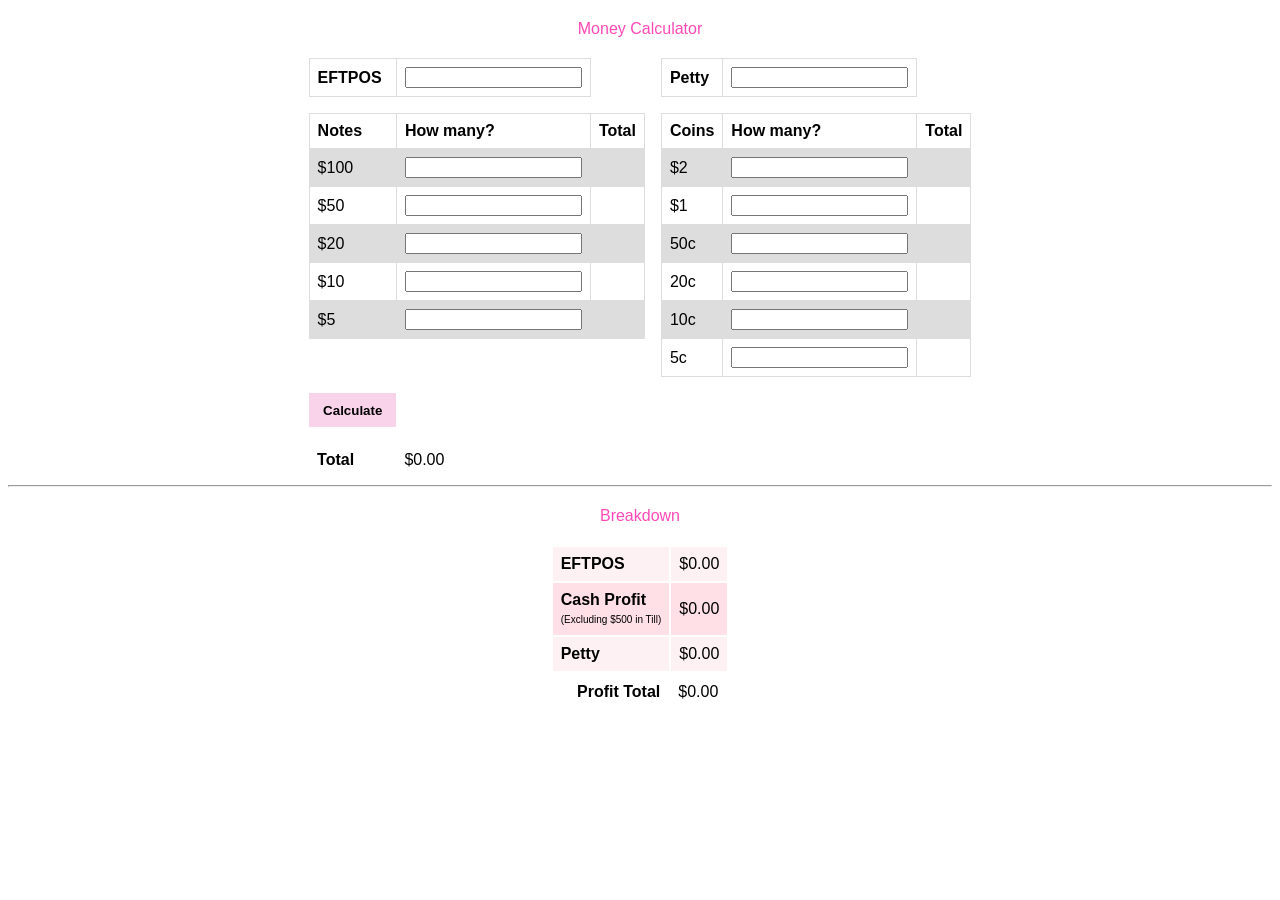
==== index.html @ 2c20592a "style: :lipstick: Added divider + new colours to breakdown table" ====
<!DOCTYPE html>
<html lang="en">
  <head>
    <meta charset="UTF-8" />
    <meta http-equiv="X-UA-Compatible" content="IE=edge" />
    <meta name="viewport" content="width=device-width, initial-scale=1.0" />
    <title>Money Calculator</title>
    <style>
      .totalsTable tr:nth-child(even) {
        background-color: rgb(255, 224, 230);
      }
      .totalsTable tr:nth-child(odd) {
        background-color: rgb(253, 241, 243);
      }
      .totalsTable tr td {
        border: 2px solid white;
      }
      table {
        font-family: arial, sans-serif;
        border-collapse: collapse;
        margin-left: auto;
        margin-right: auto;
      }
      td,
      th {
        border: 1px solid #dddddd;
        text-align: left;
        padding: 8px;
      }
      tr:nth-child(even) {
        background-color: #dddddd;
      }
      .title {
        font-family: arial, sans-serif;
        margin-left: auto;
        margin-right: auto;
        margin-bottom: 20px;
        margin-top: 20px;
        text-align: center;
        color: rgb(254, 74, 182);
      }
      button {
        border: 0px;
        background-color: inherit;
      }
      button:hover {
        cursor: pointer;
      }
    </style>
  </head>
  <body>
    <div class="title">Money Calculator</div>
    <table>
      <tr>
        <td><strong>EFTPOS</strong></td>
        <td>
          <input type="number" id="eftpos" />
        </td>
        <td style="border: 0ch; background-color: white"></td>
        <td style="border: 0ch; background-color: white"></td>
        <td><strong>Petty</strong></td>
        <td>
          <input type="number" id="petty" />
        </td>
      </tr>
      <tr>
        <td style="border: 0ch; background-color: white"></td>
      </tr>
      <tr>
        <th>Notes</th>
        <th>How many?</th>
        <th>Total</th>
        <th
          style="border-bottom: 0ch; border-top: 0ch; background-color: white"
        ></th>
        <th>Coins</th>
        <th>How many?</th>
        <th>Total</th>
      </tr>
      <tr>
        <td>$100</td>
        <td>
          <input
            type="number"
            id="hundreds"
            onkeyup="individualTotal('hundreds','indHundreds', 100)"
            onkeypress="preventNonNumericalInput(event)"
          />
        </td>
        <td id="indHundreds"></td>
        <td
          style="border-bottom: 0ch; border-top: 0ch; background-color: white"
        ></td>
        <td>$2</td>
        <td>
          <input
            type="number"
            id="twos"
            onkeyup="individualTotal('twos','indTwos', 2)"
            onkeypress="preventNonNumericalInput(event)"
          />
        </td>
        <td id="indTwos"></td>
      </tr>
      <tr>
        <td>$50</td>
        <td>
          <input
            type="number"
            id="fifties"
            onkeyup="individualTotal('fifties','indFifties', 50)"
            onkeypress="preventNonNumericalInput(event)"
          />
        </td>
        <td id="indFifties"></td>
        <td
          style="border-bottom: 0ch; border-top: 0ch; background-color: white"
        ></td>
        <td>$1</td>
        <td>
          <input
            type="number"
            id="ones"
            onkeyup="individualTotal('ones','indOnes', 1)"
            onkeypress="preventNonNumericalInput(event)"
          />
        </td>
        <td id="indOnes"></td>
      </tr>
      <tr>
        <td>$20</td>
        <td>
          <input
            type="number"
            id="twenties"
            onkeyup="individualTotal('twenties','indTwenties', 20)"
            onkeypress="preventNonNumericalInput(event)"
          />
        </td>
        <td id="indTwenties"></td>
        <td
          style="border-bottom: 0ch; border-top: 0ch; background-color: white"
        ></td>
        <td>50c</td>
        <td>
          <input
            type="number"
            id="fiftyCents"
            onkeyup="individualTotal('fiftyCents','indFiftyCents', 0.5)"
            onkeypress="preventNonNumericalInput(event)"
          />
        </td>
        <td id="indFiftyCents"></td>
      </tr>
      <tr>
        <td>$10</td>
        <td>
          <input
            type="number"
            id="tens"
            onkeyup="individualTotal('tens','indTens', 10)"
            onkeypress="preventNonNumericalInput(event)"
          />
        </td>
        <td id="indTens"></td>
        <td
          style="border-bottom: 0ch; border-top: 0ch; background-color: white"
        ></td>
        <td>20c</td>
        <td>
          <input
            type="number"
            id="twentyCents"
            onkeyup="individualTotal('twentyCents','indTwentyCents', 0.2)"
            onkeypress="preventNonNumericalInput(event)"
          />
        </td>
        <td id="indTwentyCents"></td>
      </tr>
      <tr>
        <td>$5</td>
        <td>
          <input
            type="number"
            id="fives"
            onkeyup="individualTotal('fives','indFives', 5)"
            onkeypress="preventNonNumericalInput(event)"
          />
        </td>
        <td id="indFives"></td>
        <td
          style="border-bottom: 0ch; border-top: 0ch; background-color: white"
        ></td>
        <td>10c</td>
        <td>
          <input
            type="number"
            id="tenCents"
            onkeyup="individualTotal('tenCents','indTenCents', 0.1)"
            onkeypress="preventNonNumericalInput(event)"
          />
        </td>
        <td id="indTenCents"></td>
      </tr>
      <tr>
        <td style="border: 0ch; background-color: white"></td>
        <td style="border: 0ch; background-color: white"></td>
        <td style="border: 0ch; background-color: white"></td>
        <td style="border: 0ch; background-color: white"></td>
        <td>5c</td>
        <td>
          <input
            type="number"
            id="fiveCents"
            onkeyup="individualTotal('fiveCents','indFiveCents', 0.05)"
            onkeypress="preventNonNumericalInput(event)"
          />
        </td>
        <td id="indFiveCents"></td>
      </tr>
      <tr>
        <td style="border: 0ch; background-color: white"></td>
      </tr>
      <tr>
        <td style="border: 0ch; background-color: rgb(249, 211, 234)">
          <button onclick="solve()"><strong>Calculate</strong></button>
        </td>
      </tr>
      <tr>
        <td style="border: 0ch; background-color: white"></td>
      </tr>
      <tr>
        <td style="border: 0ch; background-color: white">
          <strong>Total</strong>
        </td>
        <td style="border: 0ch; background-color: white" id="totalText">
          $0.00
        </td>
      </tr>
    </table>
    <hr style="width: auto" />
    <div class="title">Breakdown</div>
    <table class="totalsTable">
      <tr>
        <td>
          <strong>EFTPOS</strong>
        </td>
        <td id="eftposValue">$0.00</td>
      </tr>
      <tr>
        <td>
          <strong>Cash Profit</strong><br />
          <span style="font-size: x-small">(Excluding $500 in Till)</span>
        </td>
        <td id="cashProfit">$0.00</td>
      </tr>
      <tr>
        <td>
          <strong>Petty</strong>
        </td>
        <td id="pettyValue">$0.00</td>
      </tr>
      <tr style="background-color: white">
        <td style="float: right">
          <strong>Profit Total</strong>
        </td>
        <td style="border: 0ch" id="breakdownTotal">$0.00</td>
      </tr>
    </table>
    <script>
      // Evaluate the numbers
      function solve() {
        document.getElementById("totalText").innerHTML = "$";
        let hundredsTotal = document.getElementById("hundreds").value * 100;
        let fiftiesTotal = document.getElementById("fifties").value * 50;
        let twentiesTotal = document.getElementById("twenties").value * 20;
        let tensTotal = document.getElementById("tens").value * 10;
        let fivesTotal = document.getElementById("fives").value * 5;
        let twosTotal = document.getElementById("twos").value * 2;
        let onesTotal = document.getElementById("ones").value * 1;
        let fiftyCentsTotal = document.getElementById("fiftyCents").value * 0.5;
        let twentyCentsTotal =
          document.getElementById("twentyCents").value * 0.2;
        let tenCentsTotal = document.getElementById("tenCents").value * 0.1;
        let fiveCentsTotal = document.getElementById("fiveCents").value * 0.05;
        let eftposTotal = document.getElementById("eftpos").value * 1;
        let pettyTotal = document.getElementById("petty").value * 1;
        let finalTotal =
          hundredsTotal +
          fiftiesTotal +
          twentiesTotal +
          tensTotal +
          fivesTotal +
          twosTotal +
          onesTotal +
          fiftyCentsTotal +
          twentyCentsTotal +
          tenCentsTotal +
          fiveCentsTotal +
          eftposTotal +
          pettyTotal;
        // -$500 because there's always $500 in the Till
        let cashTotal = finalTotal - eftposTotal - pettyTotal - 500;
        document.getElementById("totalText").innerHTML =
          "$" + finalTotal.toFixed(2);
        document.getElementById("eftposValue").innerHTML =
          "$" + eftposTotal.toFixed(2);
        document.getElementById("pettyValue").innerHTML =
          "$" + pettyTotal.toFixed(2);
        document.getElementById("cashProfit").innerHTML =
          "$" + cashTotal.toFixed(2);
        document.getElementById("breakdownTotal").innerHTML =
          "$" + (eftposTotal + pettyTotal + cashTotal).toFixed(2);
      }

      // Prevent letters in input
      function preventNonNumericalInput(e) {
        e = e || window.event;
        var charCode = typeof e.which == "undefined" ? e.keyCode : e.which;
        var charStr = String.fromCharCode(charCode);
        if (!charStr.match(/^[0-9]+$/)) e.preventDefault();
      }

      // Individual total for each Note and Coin values
      function individualTotal(from, to, number) {
        document.getElementById(to).innerHTML =
          "$" + (document.getElementById(from).value * number).toFixed(2);
      }
    </script>
  </body>
</html>
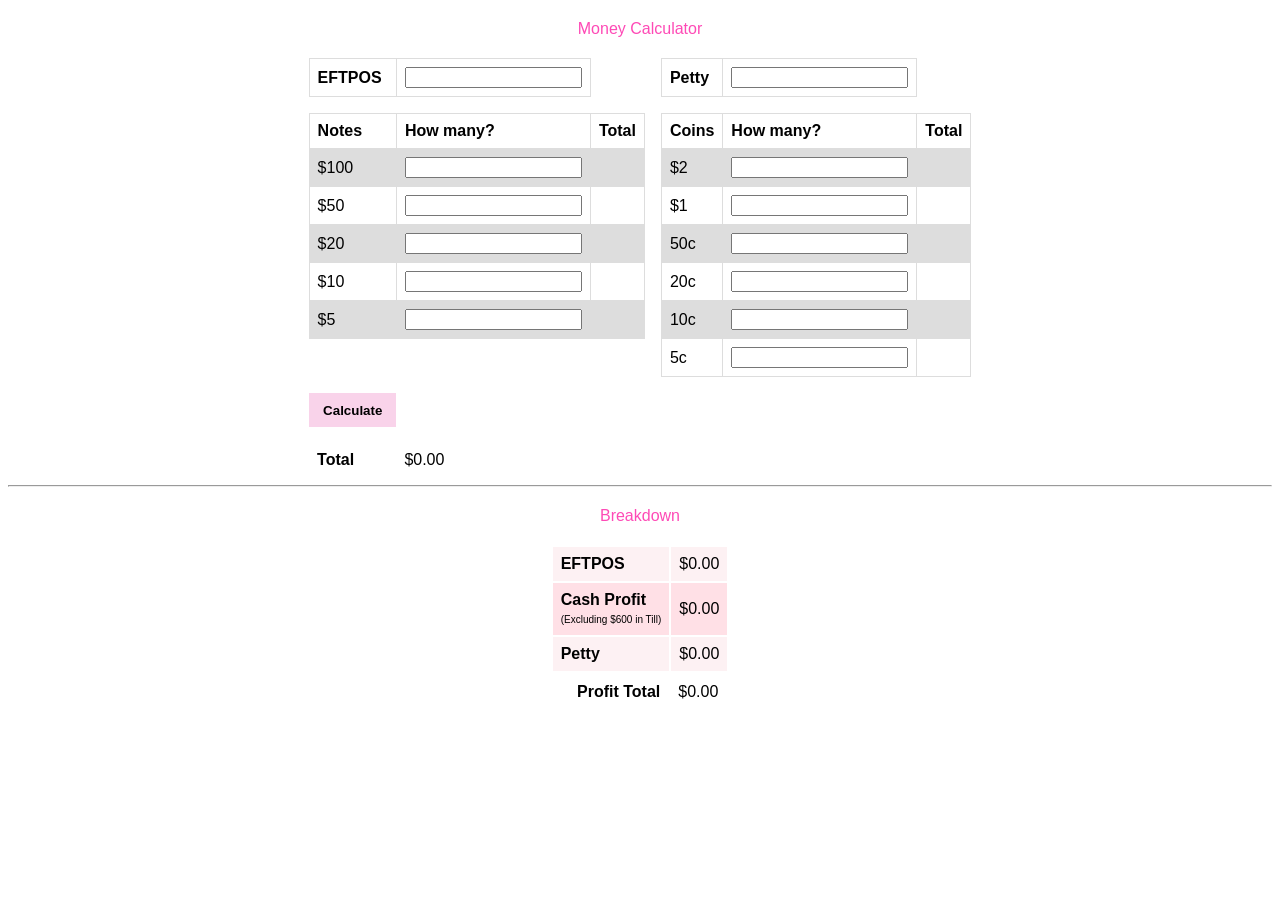
==== commit 7c9935d7: "refactor: change petty to 600" ====
--- a/index.html
+++ b/index.html
@@ -250,7 +250,7 @@
       <tr>
         <td>
           <strong>Cash Profit</strong><br />
-          <span style="font-size: x-small">(Excluding $500 in Till)</span>
+          <span style="font-size: x-small">(Excluding $600 in Till)</span>
         </td>
         <td id="cashProfit">$0.00</td>
       </tr>
@@ -270,7 +270,6 @@
     <script>
       // Evaluate the numbers
       function solve() {
-        document.getElementById("totalText").innerHTML = "$";
         let hundredsTotal = document.getElementById("hundreds").value * 100;
         let fiftiesTotal = document.getElementById("fifties").value * 50;
         let twentiesTotal = document.getElementById("twenties").value * 20;
@@ -299,8 +298,8 @@
           fiveCentsTotal +
           eftposTotal +
           pettyTotal;
-        // -$500 because there's always $500 in the Till
-        let cashTotal = finalTotal - eftposTotal - pettyTotal - 500;
+        // -$600 because there's always $600 in the Till
+        let cashTotal = finalTotal - eftposTotal - pettyTotal - 600;
         document.getElementById("totalText").innerHTML =
           "$" + finalTotal.toFixed(2);
         document.getElementById("eftposValue").innerHTML =
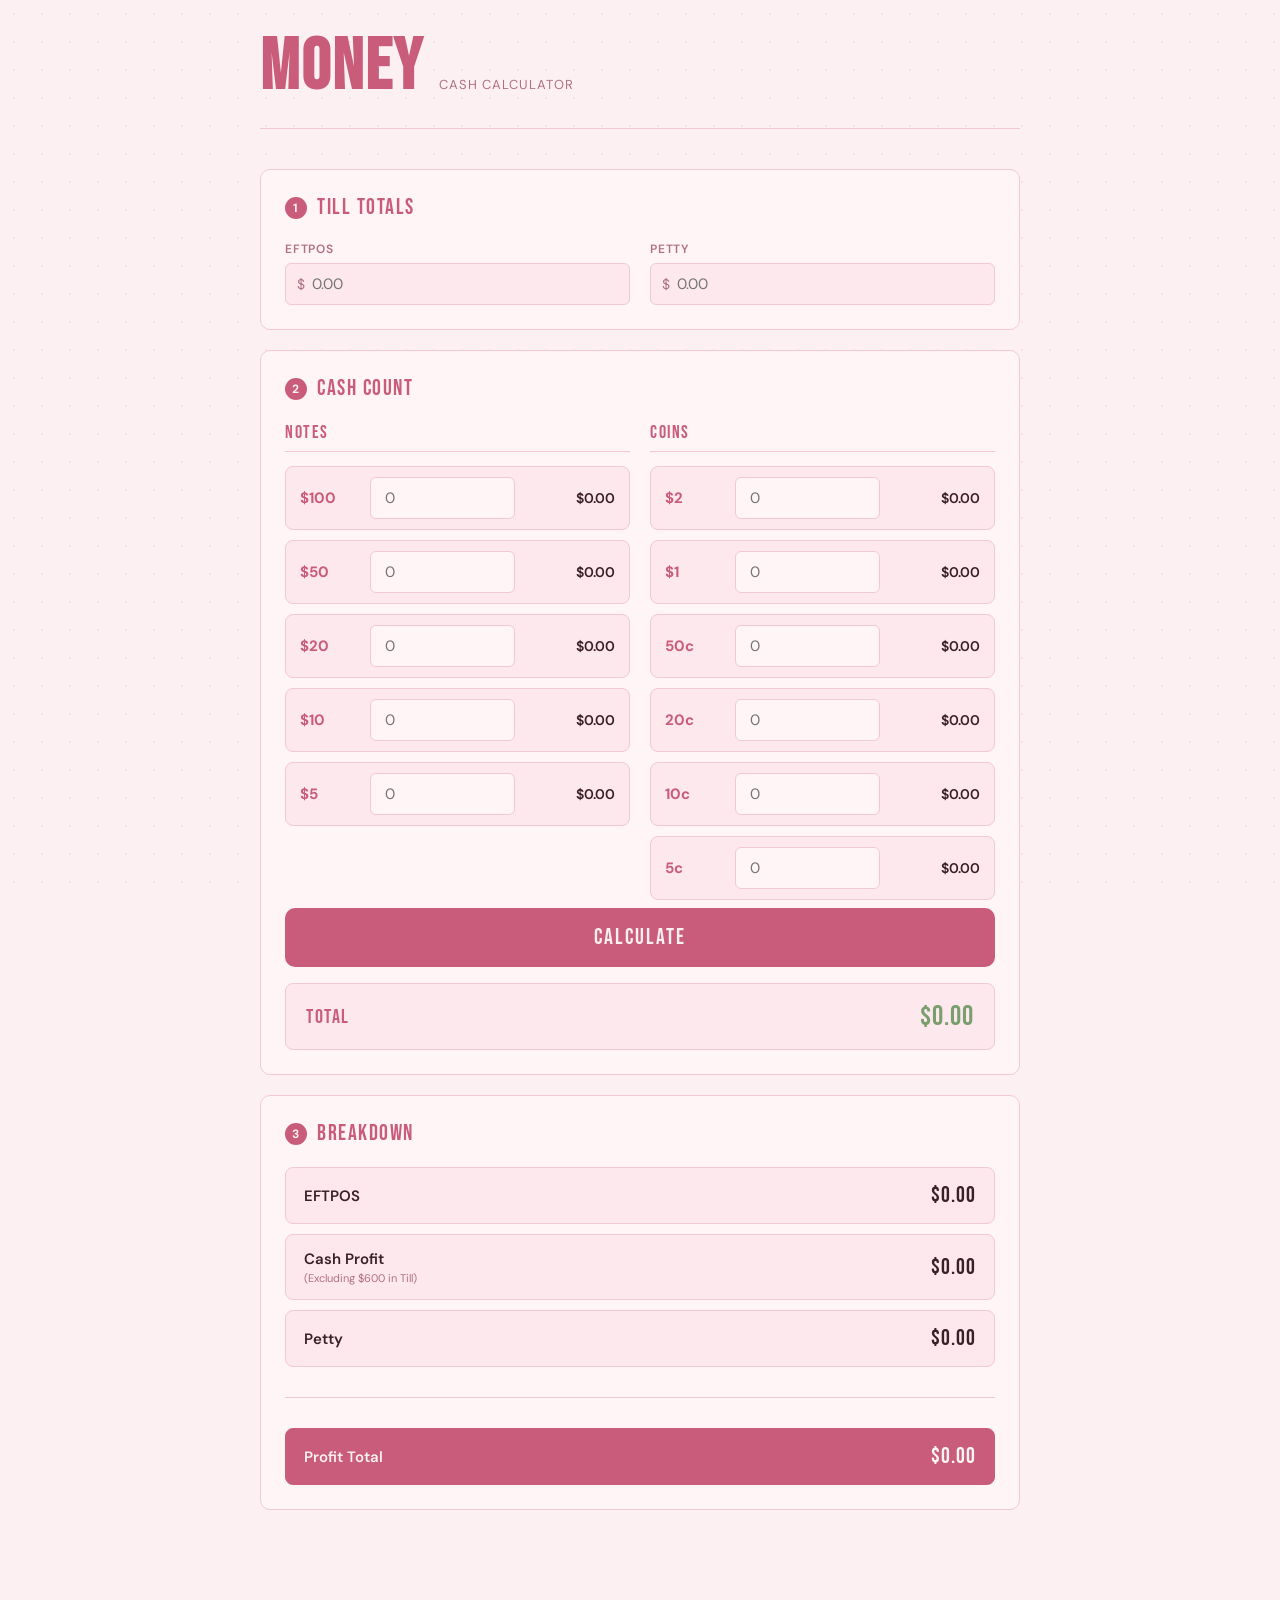
==== commit 72ffdcf4: "refactor: improve UI/UX" ====
--- a/index.html
+++ b/index.html
@@ -1,330 +1,617 @@
-<!DOCTYPE html>
-<html lang="en">
-  <head>
-    <meta charset="UTF-8" />
-    <meta http-equiv="X-UA-Compatible" content="IE=edge" />
-    <meta name="viewport" content="width=device-width, initial-scale=1.0" />
-    <title>Money Calculator</title>
-    <style>
-      .totalsTable tr:nth-child(even) {
-        background-color: rgb(255, 224, 230);
-      }
-      .totalsTable tr:nth-child(odd) {
-        background-color: rgb(253, 241, 243);
-      }
-      .totalsTable tr td {
-        border: 2px solid white;
-      }
-      table {
-        font-family: arial, sans-serif;
-        border-collapse: collapse;
-        margin-left: auto;
-        margin-right: auto;
-      }
-      td,
-      th {
-        border: 1px solid #dddddd;
-        text-align: left;
-        padding: 8px;
-      }
-      tr:nth-child(even) {
-        background-color: #dddddd;
-      }
-      .title {
-        font-family: arial, sans-serif;
-        margin-left: auto;
-        margin-right: auto;
-        margin-bottom: 20px;
-        margin-top: 20px;
-        text-align: center;
-        color: rgb(254, 74, 182);
-      }
-      button {
-        border: 0px;
-        background-color: inherit;
-      }
-      button:hover {
-        cursor: pointer;
-      }
-    </style>
-  </head>
-  <body>
-    <div class="title">Money Calculator</div>
-    <table>
-      <tr>
-        <td><strong>EFTPOS</strong></td>
-        <td>
-          <input type="number" id="eftpos" />
-        </td>
-        <td style="border: 0ch; background-color: white"></td>
-        <td style="border: 0ch; background-color: white"></td>
-        <td><strong>Petty</strong></td>
-        <td>
-          <input type="number" id="petty" />
-        </td>
-      </tr>
-      <tr>
-        <td style="border: 0ch; background-color: white"></td>
-      </tr>
-      <tr>
-        <th>Notes</th>
-        <th>How many?</th>
-        <th>Total</th>
-        <th
-          style="border-bottom: 0ch; border-top: 0ch; background-color: white"
-        ></th>
-        <th>Coins</th>
-        <th>How many?</th>
-        <th>Total</th>
-      </tr>
-      <tr>
-        <td>$100</td>
-        <td>
-          <input
-            type="number"
-            id="hundreds"
-            onkeyup="individualTotal('hundreds','indHundreds', 100)"
-            onkeypress="preventNonNumericalInput(event)"
-          />
-        </td>
-        <td id="indHundreds"></td>
-        <td
-          style="border-bottom: 0ch; border-top: 0ch; background-color: white"
-        ></td>
-        <td>$2</td>
-        <td>
-          <input
-            type="number"
-            id="twos"
-            onkeyup="individualTotal('twos','indTwos', 2)"
-            onkeypress="preventNonNumericalInput(event)"
-          />
-        </td>
-        <td id="indTwos"></td>
-      </tr>
-      <tr>
-        <td>$50</td>
-        <td>
-          <input
-            type="number"
-            id="fifties"
-            onkeyup="individualTotal('fifties','indFifties', 50)"
-            onkeypress="preventNonNumericalInput(event)"
-          />
-        </td>
-        <td id="indFifties"></td>
-        <td
-          style="border-bottom: 0ch; border-top: 0ch; background-color: white"
-        ></td>
-        <td>$1</td>
-        <td>
-          <input
-            type="number"
-            id="ones"
-            onkeyup="individualTotal('ones','indOnes', 1)"
-            onkeypress="preventNonNumericalInput(event)"
-          />
-        </td>
-        <td id="indOnes"></td>
-      </tr>
-      <tr>
-        <td>$20</td>
-        <td>
-          <input
-            type="number"
-            id="twenties"
-            onkeyup="individualTotal('twenties','indTwenties', 20)"
-            onkeypress="preventNonNumericalInput(event)"
-          />
-        </td>
-        <td id="indTwenties"></td>
-        <td
-          style="border-bottom: 0ch; border-top: 0ch; background-color: white"
-        ></td>
-        <td>50c</td>
-        <td>
-          <input
-            type="number"
-            id="fiftyCents"
-            onkeyup="individualTotal('fiftyCents','indFiftyCents', 0.5)"
-            onkeypress="preventNonNumericalInput(event)"
-          />
-        </td>
-        <td id="indFiftyCents"></td>
-      </tr>
-      <tr>
-        <td>$10</td>
-        <td>
-          <input
-            type="number"
-            id="tens"
-            onkeyup="individualTotal('tens','indTens', 10)"
-            onkeypress="preventNonNumericalInput(event)"
-          />
-        </td>
-        <td id="indTens"></td>
-        <td
-          style="border-bottom: 0ch; border-top: 0ch; background-color: white"
-        ></td>
-        <td>20c</td>
-        <td>
-          <input
-            type="number"
-            id="twentyCents"
-            onkeyup="individualTotal('twentyCents','indTwentyCents', 0.2)"
-            onkeypress="preventNonNumericalInput(event)"
-          />
-        </td>
-        <td id="indTwentyCents"></td>
-      </tr>
-      <tr>
-        <td>$5</td>
-        <td>
-          <input
-            type="number"
-            id="fives"
-            onkeyup="individualTotal('fives','indFives', 5)"
-            onkeypress="preventNonNumericalInput(event)"
-          />
-        </td>
-        <td id="indFives"></td>
-        <td
-          style="border-bottom: 0ch; border-top: 0ch; background-color: white"
-        ></td>
-        <td>10c</td>
-        <td>
-          <input
-            type="number"
-            id="tenCents"
-            onkeyup="individualTotal('tenCents','indTenCents', 0.1)"
-            onkeypress="preventNonNumericalInput(event)"
-          />
-        </td>
-        <td id="indTenCents"></td>
-      </tr>
-      <tr>
-        <td style="border: 0ch; background-color: white"></td>
-        <td style="border: 0ch; background-color: white"></td>
-        <td style="border: 0ch; background-color: white"></td>
-        <td style="border: 0ch; background-color: white"></td>
-        <td>5c</td>
-        <td>
-          <input
-            type="number"
-            id="fiveCents"
-            onkeyup="individualTotal('fiveCents','indFiveCents', 0.05)"
-            onkeypress="preventNonNumericalInput(event)"
-          />
-        </td>
-        <td id="indFiveCents"></td>
-      </tr>
-      <tr>
-        <td style="border: 0ch; background-color: white"></td>
-      </tr>
-      <tr>
-        <td style="border: 0ch; background-color: rgb(249, 211, 234)">
-          <button onclick="solve()"><strong>Calculate</strong></button>
-        </td>
-      </tr>
-      <tr>
-        <td style="border: 0ch; background-color: white"></td>
-      </tr>
-      <tr>
-        <td style="border: 0ch; background-color: white">
-          <strong>Total</strong>
-        </td>
-        <td style="border: 0ch; background-color: white" id="totalText">
-          $0.00
-        </td>
-      </tr>
-    </table>
-    <hr style="width: auto" />
-    <div class="title">Breakdown</div>
-    <table class="totalsTable">
-      <tr>
-        <td>
-          <strong>EFTPOS</strong>
-        </td>
-        <td id="eftposValue">$0.00</td>
-      </tr>
-      <tr>
-        <td>
-          <strong>Cash Profit</strong><br />
-          <span style="font-size: x-small">(Excluding $600 in Till)</span>
-        </td>
-        <td id="cashProfit">$0.00</td>
-      </tr>
-      <tr>
-        <td>
-          <strong>Petty</strong>
-        </td>
-        <td id="pettyValue">$0.00</td>
-      </tr>
-      <tr style="background-color: white">
-        <td style="float: right">
-          <strong>Profit Total</strong>
-        </td>
-        <td style="border: 0ch" id="breakdownTotal">$0.00</td>
-      </tr>
-    </table>
-    <script>
-      // Evaluate the numbers
-      function solve() {
-        let hundredsTotal = document.getElementById("hundreds").value * 100;
-        let fiftiesTotal = document.getElementById("fifties").value * 50;
-        let twentiesTotal = document.getElementById("twenties").value * 20;
-        let tensTotal = document.getElementById("tens").value * 10;
-        let fivesTotal = document.getElementById("fives").value * 5;
-        let twosTotal = document.getElementById("twos").value * 2;
-        let onesTotal = document.getElementById("ones").value * 1;
-        let fiftyCentsTotal = document.getElementById("fiftyCents").value * 0.5;
-        let twentyCentsTotal =
-          document.getElementById("twentyCents").value * 0.2;
-        let tenCentsTotal = document.getElementById("tenCents").value * 0.1;
-        let fiveCentsTotal = document.getElementById("fiveCents").value * 0.05;
-        let eftposTotal = document.getElementById("eftpos").value * 1;
-        let pettyTotal = document.getElementById("petty").value * 1;
-        let finalTotal =
-          hundredsTotal +
-          fiftiesTotal +
-          twentiesTotal +
-          tensTotal +
-          fivesTotal +
-          twosTotal +
-          onesTotal +
-          fiftyCentsTotal +
-          twentyCentsTotal +
-          tenCentsTotal +
-          fiveCentsTotal +
-          eftposTotal +
-          pettyTotal;
-        // -$600 because there's always $600 in the Till
-        let cashTotal = finalTotal - eftposTotal - pettyTotal - 600;
-        document.getElementById("totalText").innerHTML =
-          "$" + finalTotal.toFixed(2);
-        document.getElementById("eftposValue").innerHTML =
-          "$" + eftposTotal.toFixed(2);
-        document.getElementById("pettyValue").innerHTML =
-          "$" + pettyTotal.toFixed(2);
-        document.getElementById("cashProfit").innerHTML =
-          "$" + cashTotal.toFixed(2);
-        document.getElementById("breakdownTotal").innerHTML =
-          "$" + (eftposTotal + pettyTotal + cashTotal).toFixed(2);
-      }
-
-      // Prevent letters in input
-      function preventNonNumericalInput(e) {
-        e = e || window.event;
-        var charCode = typeof e.which == "undefined" ? e.keyCode : e.which;
-        var charStr = String.fromCharCode(charCode);
-        if (!charStr.match(/^[0-9]+$/)) e.preventDefault();
-      }
-
-      // Individual total for each Note and Coin values
-      function individualTotal(from, to, number) {
-        document.getElementById(to).innerHTML =
-          "$" + (document.getElementById(from).value * number).toFixed(2);
-      }
-    </script>
-  </body>
-</html>
+<!DOCTYPE html>
+<html lang="en">
+  <head>
+    <meta charset="UTF-8" />
+    <meta http-equiv="X-UA-Compatible" content="IE=edge" />
+    <meta name="viewport" content="width=device-width, initial-scale=1.0" />
+    <title>Money Calculator</title>
+    <link
+      href="https://fonts.googleapis.com/css2?family=Bebas+Neue&family=DM+Sans:wght@300;400;500;600;700&display=swap"
+      rel="stylesheet"
+    />
+    <style>
+      :root {
+        --bg: #fdf0f3;
+        --surface: #fff5f7;
+        --surface2: #fde8ed;
+        --border: #f2c8d2;
+        --accent: #c95c7a;
+        --accent2: #a8425e;
+        --text: #3a2028;
+        --muted: #b07080;
+        --green: #7a9e6e;
+        --radius: 10px;
+      }
+
+      * {
+        box-sizing: border-box;
+        margin: 0;
+        padding: 0;
+      }
+
+      body {
+        background: var(--bg);
+        color: var(--text);
+        font-family: "DM Sans", sans-serif;
+        font-weight: 400;
+        min-height: 100vh;
+        padding: 32px 16px 80px;
+      }
+
+      body::before {
+        content: "";
+        position: fixed;
+        inset: 0;
+        background-image: radial-gradient(
+          circle,
+          #f2b8c6 1px,
+          transparent 1px
+        );
+        background-size: 28px 28px;
+        pointer-events: none;
+        z-index: 0;
+        opacity: 0.3;
+      }
+
+      .wrap {
+        max-width: 760px;
+        margin: 0 auto;
+        position: relative;
+        z-index: 1;
+      }
+
+      header {
+        display: flex;
+        align-items: baseline;
+        gap: 16px;
+        margin-bottom: 40px;
+        border-bottom: 1px solid var(--border);
+        padding-bottom: 24px;
+        flex-wrap: wrap;
+      }
+
+      header h1 {
+        font-family: "Bebas Neue", sans-serif;
+        font-size: clamp(48px, 8vw, 72px);
+        letter-spacing: 2px;
+        color: var(--accent);
+        line-height: 1;
+      }
+
+      header span {
+        font-size: 13px;
+        color: var(--muted);
+        letter-spacing: 1px;
+        text-transform: uppercase;
+      }
+
+      .card {
+        background: var(--surface);
+        border: 1px solid var(--border);
+        border-radius: var(--radius);
+        padding: 24px;
+        margin-bottom: 20px;
+      }
+
+      .card-title {
+        font-family: "Bebas Neue", sans-serif;
+        font-size: 22px;
+        letter-spacing: 1.5px;
+        color: var(--accent);
+        margin-bottom: 20px;
+        display: flex;
+        align-items: center;
+        gap: 10px;
+      }
+
+      .card-title .num {
+        background: var(--accent);
+        color: var(--bg);
+        font-size: 12px;
+        font-family: "DM Sans", sans-serif;
+        font-weight: 700;
+        width: 22px;
+        height: 22px;
+        border-radius: 50%;
+        display: grid;
+        place-items: center;
+      }
+
+      label {
+        display: block;
+        font-size: 12px;
+        font-weight: 600;
+        letter-spacing: 0.8px;
+        text-transform: uppercase;
+        color: var(--muted);
+        margin-bottom: 6px;
+      }
+
+      input[type="number"] {
+        width: 100%;
+        background: var(--surface2);
+        border: 1px solid var(--border);
+        border-radius: 6px;
+        padding: 10px 14px;
+        color: var(--text);
+        font-family: "DM Sans", sans-serif;
+        font-size: 15px;
+        outline: none;
+        transition: border-color 0.2s;
+        -moz-appearance: textfield;
+      }
+
+      input[type="number"]::-webkit-inner-spin-button,
+      input[type="number"]::-webkit-outer-spin-button {
+        -webkit-appearance: none;
+      }
+
+      input:focus {
+        border-color: var(--accent);
+      }
+
+      .input-prefix {
+        position: relative;
+      }
+      .input-prefix span {
+        position: absolute;
+        left: 12px;
+        top: 50%;
+        transform: translateY(-50%);
+        color: var(--muted);
+        font-size: 14px;
+        pointer-events: none;
+      }
+      .input-prefix input {
+        padding-left: 26px;
+      }
+
+      .grid-2 {
+        display: grid;
+        grid-template-columns: 1fr 1fr;
+        gap: 20px;
+      }
+
+      @media (max-width: 480px) {
+        .grid-2 {
+          grid-template-columns: 1fr;
+        }
+      }
+
+      /* Money rows */
+      .money-section-label {
+        font-family: "Bebas Neue", sans-serif;
+        font-size: 18px;
+        letter-spacing: 1.5px;
+        color: var(--accent);
+        margin-bottom: 14px;
+        padding-bottom: 8px;
+        border-bottom: 1px solid var(--border);
+      }
+
+      .money-list {
+        display: flex;
+        flex-direction: column;
+        gap: 10px;
+      }
+
+      .money-row {
+        display: grid;
+        grid-template-columns: 60px 1fr 90px;
+        gap: 10px;
+        align-items: center;
+        background: var(--surface2);
+        border: 1px solid var(--border);
+        padding: 10px 14px;
+        border-radius: 8px;
+      }
+
+      .money-row .denom {
+        font-weight: 700;
+        color: var(--accent);
+        font-size: 15px;
+      }
+
+      .money-row input {
+        background: var(--surface);
+      }
+
+      .money-row .ind-total {
+        text-align: right;
+        font-family: "DM Sans", sans-serif;
+        font-weight: 600;
+        color: var(--text);
+        font-size: 14px;
+      }
+
+      /* Calculate button */
+      .btn-calc {
+        width: 100%;
+        background: var(--accent);
+        color: var(--bg);
+        border: none;
+        border-radius: var(--radius);
+        padding: 16px;
+        font-family: "Bebas Neue", sans-serif;
+        font-size: 22px;
+        letter-spacing: 2px;
+        cursor: pointer;
+        transition: all 0.2s;
+        margin-top: 8px;
+      }
+      .btn-calc:hover {
+        background: var(--accent2);
+        transform: translateY(-1px);
+      }
+      .btn-calc:active {
+        transform: translateY(0);
+      }
+
+      /* Total banner */
+      .total-banner {
+        display: flex;
+        justify-content: space-between;
+        align-items: center;
+        background: var(--surface2);
+        border: 1px solid var(--border);
+        border-radius: 8px;
+        padding: 16px 20px;
+        margin-top: 16px;
+      }
+
+      .total-banner .label {
+        font-family: "Bebas Neue", sans-serif;
+        font-size: 20px;
+        letter-spacing: 1.5px;
+        color: var(--accent);
+      }
+
+      .total-banner .value {
+        font-family: "Bebas Neue", sans-serif;
+        font-size: 28px;
+        letter-spacing: 1px;
+        color: var(--green);
+      }
+
+      /* Breakdown */
+      .breakdown-list {
+        display: flex;
+        flex-direction: column;
+        gap: 10px;
+      }
+
+      .breakdown-row {
+        display: flex;
+        justify-content: space-between;
+        align-items: center;
+        gap: 12px;
+        background: var(--surface2);
+        border: 1px solid var(--border);
+        border-radius: 8px;
+        padding: 14px 18px;
+      }
+
+      .breakdown-row .label {
+        font-weight: 600;
+        font-size: 15px;
+      }
+
+      .breakdown-row .sub {
+        display: block;
+        font-size: 11px;
+        font-weight: 400;
+        color: var(--muted);
+        margin-top: 2px;
+      }
+
+      .breakdown-row .value {
+        font-family: "Bebas Neue", sans-serif;
+        font-size: 22px;
+        letter-spacing: 1px;
+        color: var(--text);
+      }
+
+      .breakdown-row.total-row {
+        background: var(--accent);
+        border-color: var(--accent);
+      }
+      .breakdown-row.total-row .label,
+      .breakdown-row.total-row .value {
+        color: var(--bg);
+      }
+      .breakdown-row.total-row .value {
+        color: #fff5f7;
+      }
+
+      .divider {
+        border: none;
+        border-top: 1px solid var(--border);
+        margin: 20px 0;
+      }
+
+      @media (max-width: 480px) {
+        body {
+          padding: 20px 12px 60px;
+        }
+        .card {
+          padding: 18px;
+        }
+        .money-row {
+          grid-template-columns: 50px 1fr 80px;
+          gap: 8px;
+          padding: 10px 12px;
+        }
+        .breakdown-row {
+          padding: 12px 14px;
+        }
+        .breakdown-row .value {
+          font-size: 18px;
+        }
+      }
+    </style>
+  </head>
+  <body>
+    <div class="wrap">
+      <header>
+        <h1>MONEY</h1>
+        <span>Cash Calculator</span>
+      </header>
+
+      <!-- TILL TOTALS -->
+      <div class="card">
+        <div class="card-title"><span class="num">1</span> Till Totals</div>
+        <div class="grid-2">
+          <div>
+            <label>EFTPOS</label>
+            <div class="input-prefix">
+              <span>$</span>
+              <input type="number" id="eftpos" placeholder="0.00" step="0.01" />
+            </div>
+          </div>
+          <div>
+            <label>Petty</label>
+            <div class="input-prefix">
+              <span>$</span>
+              <input type="number" id="petty" placeholder="0.00" step="0.01" />
+            </div>
+          </div>
+        </div>
+      </div>
+
+      <!-- NOTES & COINS -->
+      <div class="card">
+        <div class="card-title"><span class="num">2</span> Cash Count</div>
+        <div class="grid-2">
+          <!-- NOTES -->
+          <div>
+            <div class="money-section-label">Notes</div>
+            <div class="money-list">
+              <div class="money-row">
+                <div class="denom">$100</div>
+                <input
+                  type="number"
+                  id="hundreds"
+                  placeholder="0"
+                  onkeyup="individualTotal('hundreds','indHundreds', 100)"
+                  onkeypress="preventNonNumericalInput(event)"
+                />
+                <div class="ind-total" id="indHundreds">$0.00</div>
+              </div>
+              <div class="money-row">
+                <div class="denom">$50</div>
+                <input
+                  type="number"
+                  id="fifties"
+                  placeholder="0"
+                  onkeyup="individualTotal('fifties','indFifties', 50)"
+                  onkeypress="preventNonNumericalInput(event)"
+                />
+                <div class="ind-total" id="indFifties">$0.00</div>
+              </div>
+              <div class="money-row">
+                <div class="denom">$20</div>
+                <input
+                  type="number"
+                  id="twenties"
+                  placeholder="0"
+                  onkeyup="individualTotal('twenties','indTwenties', 20)"
+                  onkeypress="preventNonNumericalInput(event)"
+                />
+                <div class="ind-total" id="indTwenties">$0.00</div>
+              </div>
+              <div class="money-row">
+                <div class="denom">$10</div>
+                <input
+                  type="number"
+                  id="tens"
+                  placeholder="0"
+                  onkeyup="individualTotal('tens','indTens', 10)"
+                  onkeypress="preventNonNumericalInput(event)"
+                />
+                <div class="ind-total" id="indTens">$0.00</div>
+              </div>
+              <div class="money-row">
+                <div class="denom">$5</div>
+                <input
+                  type="number"
+                  id="fives"
+                  placeholder="0"
+                  onkeyup="individualTotal('fives','indFives', 5)"
+                  onkeypress="preventNonNumericalInput(event)"
+                />
+                <div class="ind-total" id="indFives">$0.00</div>
+              </div>
+            </div>
+          </div>
+
+          <!-- COINS -->
+          <div>
+            <div class="money-section-label">Coins</div>
+            <div class="money-list">
+              <div class="money-row">
+                <div class="denom">$2</div>
+                <input
+                  type="number"
+                  id="twos"
+                  placeholder="0"
+                  onkeyup="individualTotal('twos','indTwos', 2)"
+                  onkeypress="preventNonNumericalInput(event)"
+                />
+                <div class="ind-total" id="indTwos">$0.00</div>
+              </div>
+              <div class="money-row">
+                <div class="denom">$1</div>
+                <input
+                  type="number"
+                  id="ones"
+                  placeholder="0"
+                  onkeyup="individualTotal('ones','indOnes', 1)"
+                  onkeypress="preventNonNumericalInput(event)"
+                />
+                <div class="ind-total" id="indOnes">$0.00</div>
+              </div>
+              <div class="money-row">
+                <div class="denom">50c</div>
+                <input
+                  type="number"
+                  id="fiftyCents"
+                  placeholder="0"
+                  onkeyup="individualTotal('fiftyCents','indFiftyCents', 0.5)"
+                  onkeypress="preventNonNumericalInput(event)"
+                />
+                <div class="ind-total" id="indFiftyCents">$0.00</div>
+              </div>
+              <div class="money-row">
+                <div class="denom">20c</div>
+                <input
+                  type="number"
+                  id="twentyCents"
+                  placeholder="0"
+                  onkeyup="individualTotal('twentyCents','indTwentyCents', 0.2)"
+                  onkeypress="preventNonNumericalInput(event)"
+                />
+                <div class="ind-total" id="indTwentyCents">$0.00</div>
+              </div>
+              <div class="money-row">
+                <div class="denom">10c</div>
+                <input
+                  type="number"
+                  id="tenCents"
+                  placeholder="0"
+                  onkeyup="individualTotal('tenCents','indTenCents', 0.1)"
+                  onkeypress="preventNonNumericalInput(event)"
+                />
+                <div class="ind-total" id="indTenCents">$0.00</div>
+              </div>
+              <div class="money-row">
+                <div class="denom">5c</div>
+                <input
+                  type="number"
+                  id="fiveCents"
+                  placeholder="0"
+                  onkeyup="individualTotal('fiveCents','indFiveCents', 0.05)"
+                  onkeypress="preventNonNumericalInput(event)"
+                />
+                <div class="ind-total" id="indFiveCents">$0.00</div>
+              </div>
+            </div>
+          </div>
+        </div>
+
+        <button class="btn-calc" onclick="solve()">CALCULATE</button>
+
+        <div class="total-banner">
+          <div class="label">Total</div>
+          <div class="value" id="totalText">$0.00</div>
+        </div>
+      </div>
+
+      <!-- BREAKDOWN -->
+      <div class="card">
+        <div class="card-title"><span class="num">3</span> Breakdown</div>
+        <div class="breakdown-list">
+          <div class="breakdown-row">
+            <div class="label">EFTPOS</div>
+            <div class="value" id="eftposValue">$0.00</div>
+          </div>
+          <div class="breakdown-row">
+            <div class="label">
+              Cash Profit
+              <span class="sub">(Excluding $600 in Till)</span>
+            </div>
+            <div class="value" id="cashProfit">$0.00</div>
+          </div>
+          <div class="breakdown-row">
+            <div class="label">Petty</div>
+            <div class="value" id="pettyValue">$0.00</div>
+          </div>
+          <hr class="divider" />
+          <div class="breakdown-row total-row">
+            <div class="label">Profit Total</div>
+            <div class="value" id="breakdownTotal">$0.00</div>
+          </div>
+        </div>
+      </div>
+    </div>
+
+    <script>
+      // Evaluate the numbers
+      function solve() {
+        let hundredsTotal = document.getElementById("hundreds").value * 100;
+        let fiftiesTotal = document.getElementById("fifties").value * 50;
+        let twentiesTotal = document.getElementById("twenties").value * 20;
+        let tensTotal = document.getElementById("tens").value * 10;
+        let fivesTotal = document.getElementById("fives").value * 5;
+        let twosTotal = document.getElementById("twos").value * 2;
+        let onesTotal = document.getElementById("ones").value * 1;
+        let fiftyCentsTotal = document.getElementById("fiftyCents").value * 0.5;
+        let twentyCentsTotal =
+          document.getElementById("twentyCents").value * 0.2;
+        let tenCentsTotal = document.getElementById("tenCents").value * 0.1;
+        let fiveCentsTotal = document.getElementById("fiveCents").value * 0.05;
+        let eftposTotal = document.getElementById("eftpos").value * 1;
+        let pettyTotal = document.getElementById("petty").value * 1;
+        let finalTotal =
+          hundredsTotal +
+          fiftiesTotal +
+          twentiesTotal +
+          tensTotal +
+          fivesTotal +
+          twosTotal +
+          onesTotal +
+          fiftyCentsTotal +
+          twentyCentsTotal +
+          tenCentsTotal +
+          fiveCentsTotal +
+          eftposTotal +
+          pettyTotal;
+        // -$600 because there's always $600 in the Till
+        let cashTotal = finalTotal - eftposTotal - pettyTotal - 600;
+        document.getElementById("totalText").innerHTML =
+          "$" + finalTotal.toFixed(2);
+        document.getElementById("eftposValue").innerHTML =
+          "$" + eftposTotal.toFixed(2);
+        document.getElementById("pettyValue").innerHTML =
+          "$" + pettyTotal.toFixed(2);
+        document.getElementById("cashProfit").innerHTML =
+          "$" + cashTotal.toFixed(2);
+        document.getElementById("breakdownTotal").innerHTML =
+          "$" + (eftposTotal + pettyTotal + cashTotal).toFixed(2);
+      }
+
+      // Prevent letters in input
+      function preventNonNumericalInput(e) {
+        e = e || window.event;
+        var charCode = typeof e.which == "undefined" ? e.keyCode : e.which;
+        var charStr = String.fromCharCode(charCode);
+        if (!charStr.match(/^[0-9]+$/)) e.preventDefault();
+      }
+
+      // Individual total for each Note and Coin values
+      function individualTotal(from, to, number) {
+        document.getElementById(to).innerHTML =
+          "$" + (document.getElementById(from).value * number).toFixed(2);
+      }
+    </script>
+  </body>
+</html>
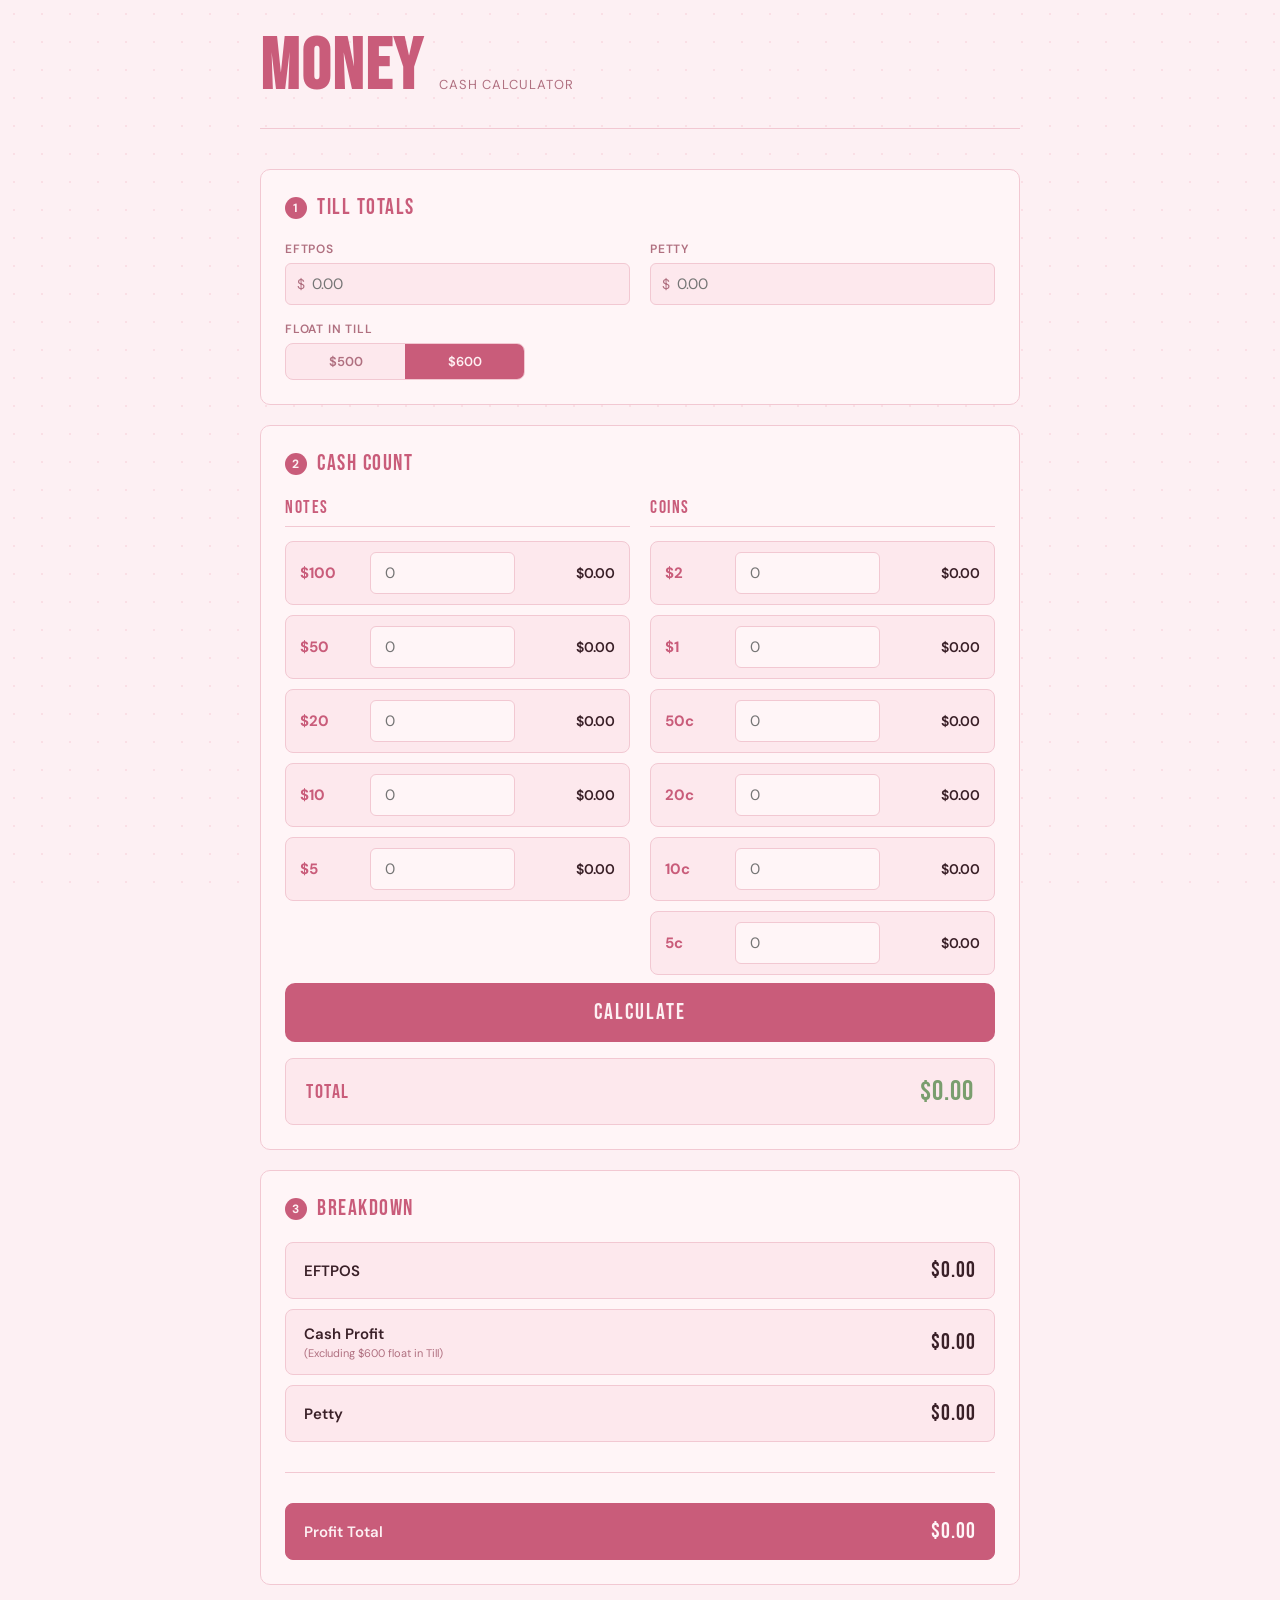
==== commit 8ac6b3c7: "feat: toggle between 500 and 600 float" ====
--- a/index.html
+++ b/index.html
@@ -329,6 +329,39 @@
         margin: 20px 0;
       }
 
+      /* Float selector */
+      .float-row {
+        margin-top: 16px;
+      }
+
+      .mode-tabs {
+        display: flex;
+        border: 1px solid var(--border);
+        border-radius: 8px;
+        overflow: hidden;
+        background: var(--surface2);
+        max-width: 240px;
+      }
+
+      .mode-tab {
+        flex: 1;
+        background: none;
+        border: none;
+        padding: 9px 14px;
+        font-family: "DM Sans", sans-serif;
+        font-size: 13px;
+        font-weight: 600;
+        color: var(--muted);
+        cursor: pointer;
+        transition: all 0.15s;
+        text-align: center;
+      }
+
+      .mode-tab.active {
+        background: var(--accent);
+        color: #fff0f3;
+      }
+
       @media (max-width: 480px) {
         body {
           padding: 20px 12px 60px;
@@ -376,6 +409,27 @@
             </div>
           </div>
         </div>
+        <div class="float-row">
+          <label>Float in Till</label>
+          <div class="mode-tabs" id="float-tabs">
+            <button
+              type="button"
+              class="mode-tab"
+              id="float-tab-500"
+              onclick="setFloat(500)"
+            >
+              $500
+            </button>
+            <button
+              type="button"
+              class="mode-tab active"
+              id="float-tab-600"
+              onclick="setFloat(600)"
+            >
+              $600
+            </button>
+          </div>
+        </div>
       </div>
 
       <!-- NOTES & COINS -->
@@ -537,7 +591,9 @@
           <div class="breakdown-row">
             <div class="label">
               Cash Profit
-              <span class="sub">(Excluding $600 in Till)</span>
+              <span class="sub" id="cashProfitSub"
+                >(Excluding $600 float in Till)</span
+              >
             </div>
             <div class="value" id="cashProfit">$0.00</div>
           </div>
@@ -555,6 +611,22 @@
     </div>
 
     <script>
+      let floatTotal = 600;
+
+      function setFloat(value) {
+        floatTotal = value;
+        
+        document
+          .getElementById("float-tab-500")
+          .classList.toggle("active", value === 500);
+        document
+          .getElementById("float-tab-600")
+          .classList.toggle("active", value === 600);
+
+        document.getElementById("cashProfitSub").innerHTML =
+          "(Excluding $" + value + " float in Till)";
+      }
+
       // Evaluate the numbers
       function solve() {
         let hundredsTotal = document.getElementById("hundreds").value * 100;
@@ -585,8 +657,8 @@
           fiveCentsTotal +
           eftposTotal +
           pettyTotal;
-        // -$600 because there's always $600 in the Till
-        let cashTotal = finalTotal - eftposTotal - pettyTotal - 600;
+        // Subtract the float that always stays in the till (500 or 600)
+        let cashTotal = finalTotal - eftposTotal - pettyTotal - floatTotal;
         document.getElementById("totalText").innerHTML =
           "$" + finalTotal.toFixed(2);
         document.getElementById("eftposValue").innerHTML =
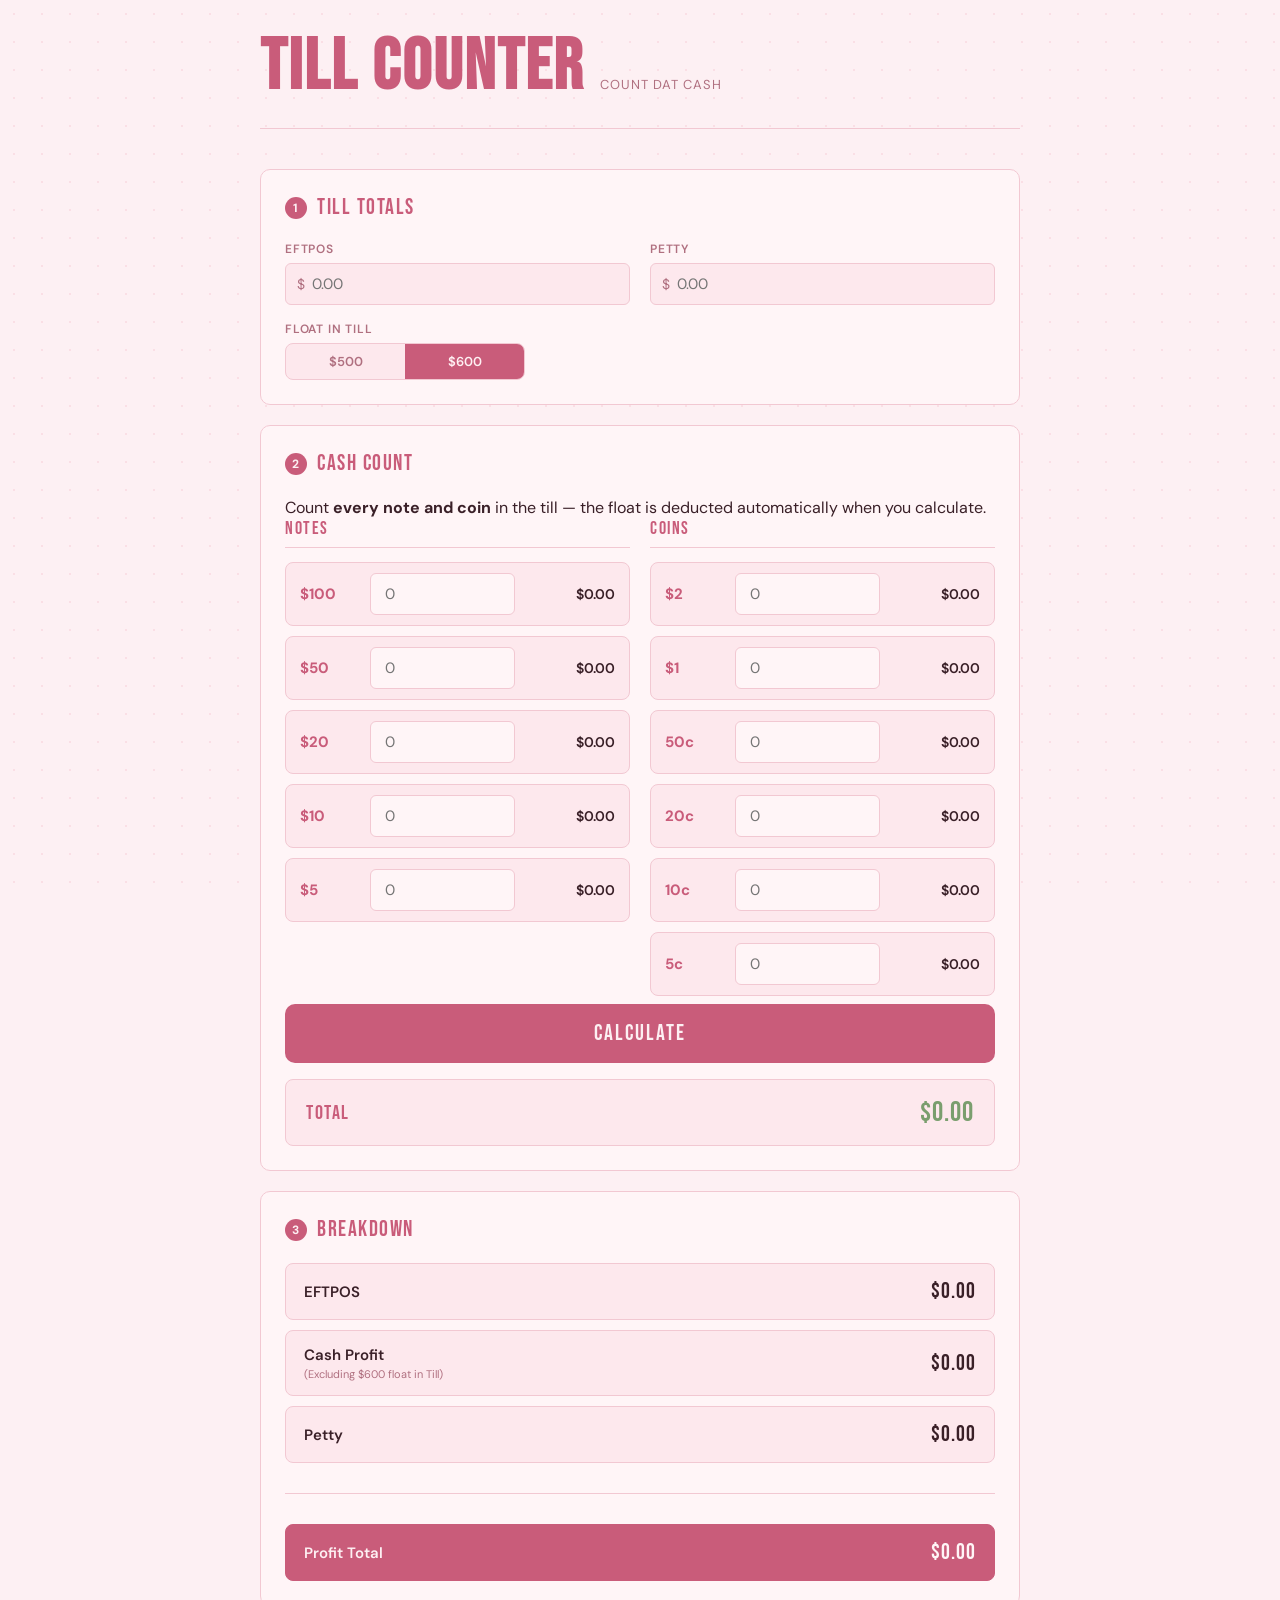
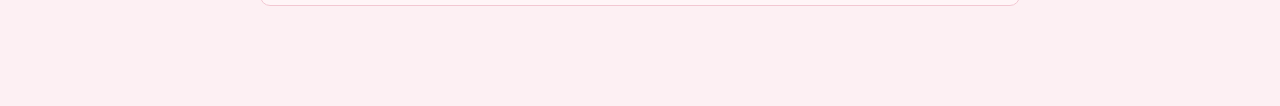
==== commit 9bf96acc: "docs: better text" ====
--- a/index.html
+++ b/index.html
@@ -4,7 +4,7 @@
     <meta charset="UTF-8" />
     <meta http-equiv="X-UA-Compatible" content="IE=edge" />
     <meta name="viewport" content="width=device-width, initial-scale=1.0" />
-    <title>Money Calculator</title>
+    <title>Till Counter</title>
     <link
       href="https://fonts.googleapis.com/css2?family=Bebas+Neue&family=DM+Sans:wght@300;400;500;600;700&display=swap"
       rel="stylesheet"
@@ -386,8 +386,8 @@
   <body>
     <div class="wrap">
       <header>
-        <h1>MONEY</h1>
-        <span>Cash Calculator</span>
+        <h1>TILL COUNTER</h1>
+        <span>Count dat cash</span>
       </header>
 
       <!-- TILL TOTALS -->
@@ -435,6 +435,10 @@
       <!-- NOTES & COINS -->
       <div class="card">
         <div class="card-title"><span class="num">2</span> Cash Count</div>
+        <p class="card-hint">
+          Count <strong>every note and coin</strong> in the till — the float is
+          deducted automatically when you calculate.
+        </p>
         <div class="grid-2">
           <!-- NOTES -->
           <div>
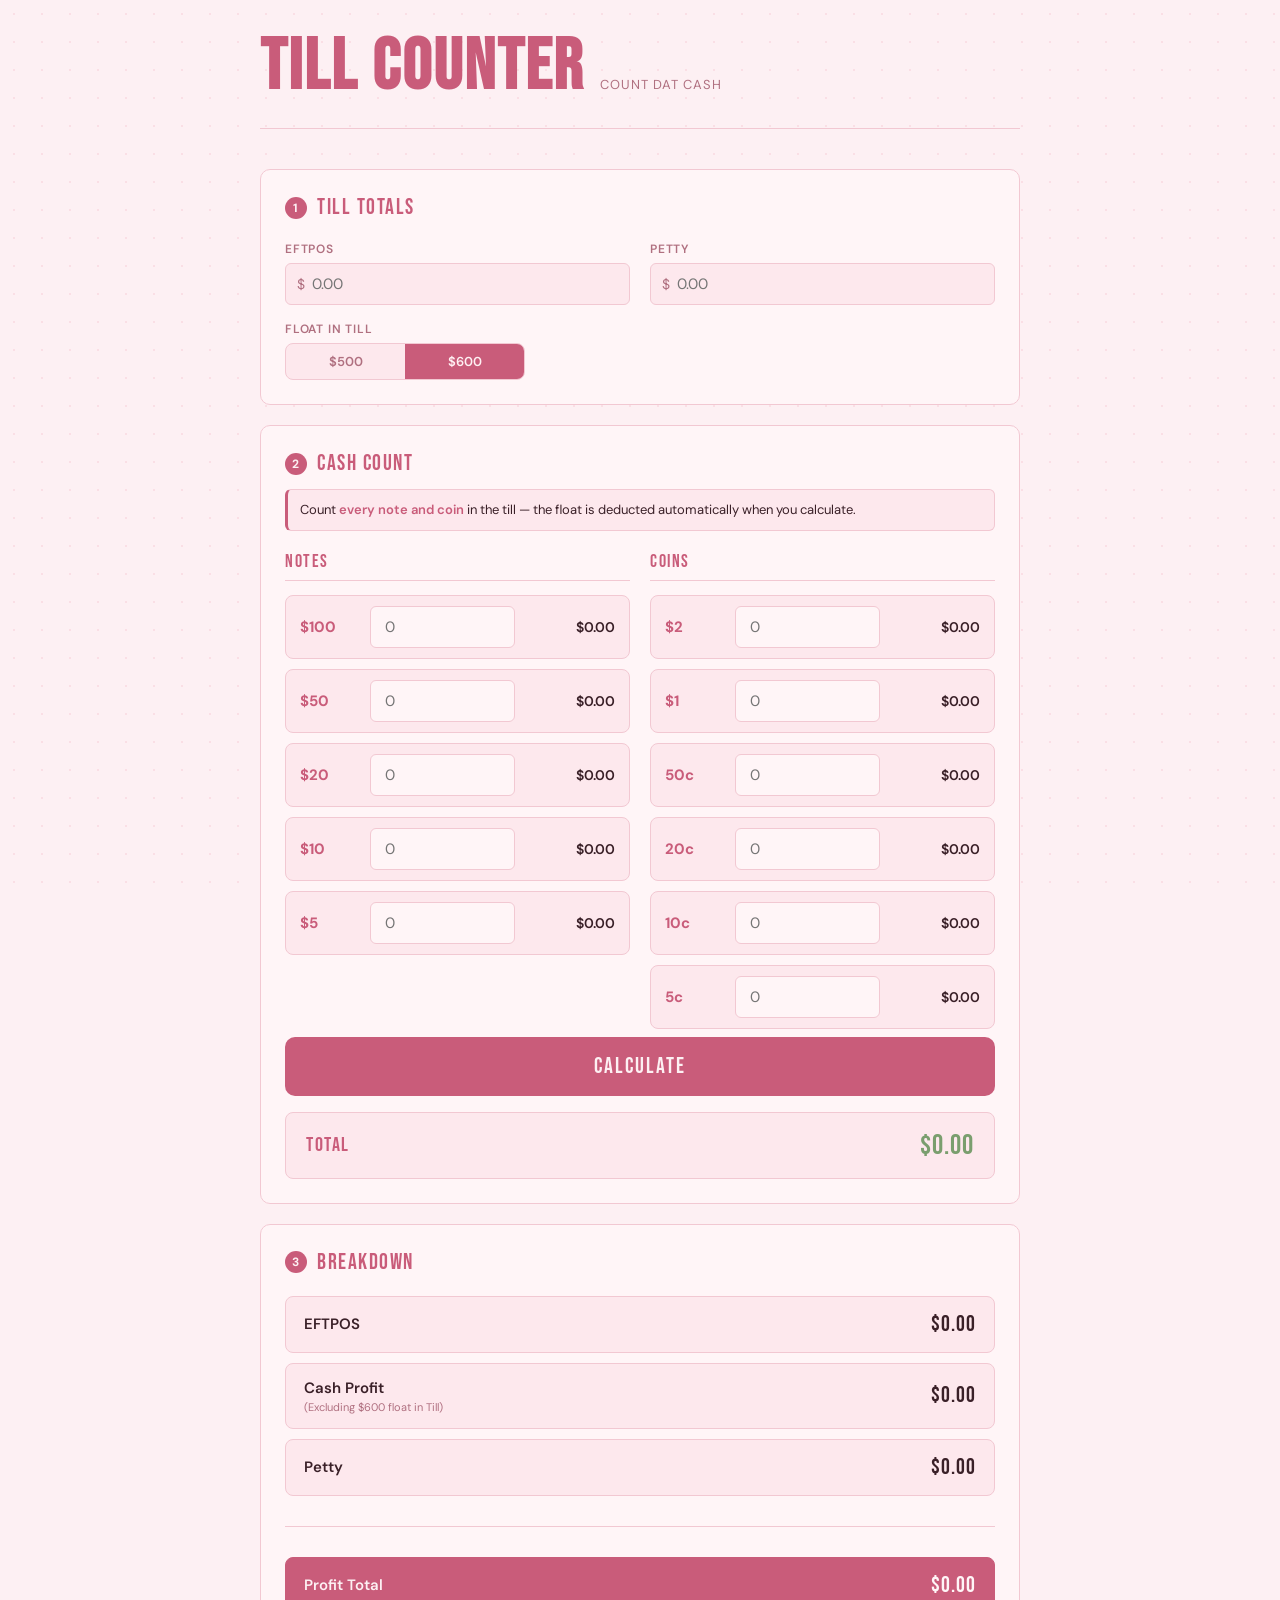
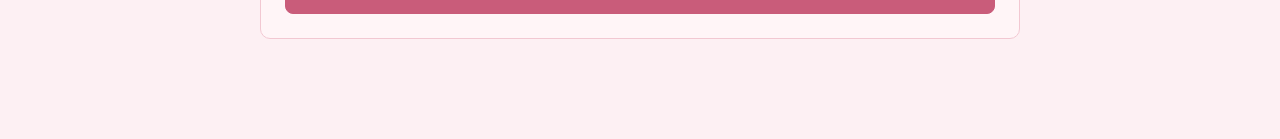
==== commit ace8b376: "refactor: re-org logic into separate files" ====
--- a/index.html
+++ b/index.html
@@ -9,379 +9,7 @@
       href="https://fonts.googleapis.com/css2?family=Bebas+Neue&family=DM+Sans:wght@300;400;500;600;700&display=swap"
       rel="stylesheet"
     />
-    <style>
-      :root {
-        --bg: #fdf0f3;
-        --surface: #fff5f7;
-        --surface2: #fde8ed;
-        --border: #f2c8d2;
-        --accent: #c95c7a;
-        --accent2: #a8425e;
-        --text: #3a2028;
-        --muted: #b07080;
-        --green: #7a9e6e;
-        --radius: 10px;
-      }
-
-      * {
-        box-sizing: border-box;
-        margin: 0;
-        padding: 0;
-      }
-
-      body {
-        background: var(--bg);
-        color: var(--text);
-        font-family: "DM Sans", sans-serif;
-        font-weight: 400;
-        min-height: 100vh;
-        padding: 32px 16px 80px;
-      }
-
-      body::before {
-        content: "";
-        position: fixed;
-        inset: 0;
-        background-image: radial-gradient(
-          circle,
-          #f2b8c6 1px,
-          transparent 1px
-        );
-        background-size: 28px 28px;
-        pointer-events: none;
-        z-index: 0;
-        opacity: 0.3;
-      }
-
-      .wrap {
-        max-width: 760px;
-        margin: 0 auto;
-        position: relative;
-        z-index: 1;
-      }
-
-      header {
-        display: flex;
-        align-items: baseline;
-        gap: 16px;
-        margin-bottom: 40px;
-        border-bottom: 1px solid var(--border);
-        padding-bottom: 24px;
-        flex-wrap: wrap;
-      }
-
-      header h1 {
-        font-family: "Bebas Neue", sans-serif;
-        font-size: clamp(48px, 8vw, 72px);
-        letter-spacing: 2px;
-        color: var(--accent);
-        line-height: 1;
-      }
-
-      header span {
-        font-size: 13px;
-        color: var(--muted);
-        letter-spacing: 1px;
-        text-transform: uppercase;
-      }
-
-      .card {
-        background: var(--surface);
-        border: 1px solid var(--border);
-        border-radius: var(--radius);
-        padding: 24px;
-        margin-bottom: 20px;
-      }
-
-      .card-title {
-        font-family: "Bebas Neue", sans-serif;
-        font-size: 22px;
-        letter-spacing: 1.5px;
-        color: var(--accent);
-        margin-bottom: 20px;
-        display: flex;
-        align-items: center;
-        gap: 10px;
-      }
-
-      .card-title .num {
-        background: var(--accent);
-        color: var(--bg);
-        font-size: 12px;
-        font-family: "DM Sans", sans-serif;
-        font-weight: 700;
-        width: 22px;
-        height: 22px;
-        border-radius: 50%;
-        display: grid;
-        place-items: center;
-      }
-
-      label {
-        display: block;
-        font-size: 12px;
-        font-weight: 600;
-        letter-spacing: 0.8px;
-        text-transform: uppercase;
-        color: var(--muted);
-        margin-bottom: 6px;
-      }
-
-      input[type="number"] {
-        width: 100%;
-        background: var(--surface2);
-        border: 1px solid var(--border);
-        border-radius: 6px;
-        padding: 10px 14px;
-        color: var(--text);
-        font-family: "DM Sans", sans-serif;
-        font-size: 15px;
-        outline: none;
-        transition: border-color 0.2s;
-        -moz-appearance: textfield;
-      }
-
-      input[type="number"]::-webkit-inner-spin-button,
-      input[type="number"]::-webkit-outer-spin-button {
-        -webkit-appearance: none;
-      }
-
-      input:focus {
-        border-color: var(--accent);
-      }
-
-      .input-prefix {
-        position: relative;
-      }
-      .input-prefix span {
-        position: absolute;
-        left: 12px;
-        top: 50%;
-        transform: translateY(-50%);
-        color: var(--muted);
-        font-size: 14px;
-        pointer-events: none;
-      }
-      .input-prefix input {
-        padding-left: 26px;
-      }
-
-      .grid-2 {
-        display: grid;
-        grid-template-columns: 1fr 1fr;
-        gap: 20px;
-      }
-
-      @media (max-width: 480px) {
-        .grid-2 {
-          grid-template-columns: 1fr;
-        }
-      }
-
-      /* Money rows */
-      .money-section-label {
-        font-family: "Bebas Neue", sans-serif;
-        font-size: 18px;
-        letter-spacing: 1.5px;
-        color: var(--accent);
-        margin-bottom: 14px;
-        padding-bottom: 8px;
-        border-bottom: 1px solid var(--border);
-      }
-
-      .money-list {
-        display: flex;
-        flex-direction: column;
-        gap: 10px;
-      }
-
-      .money-row {
-        display: grid;
-        grid-template-columns: 60px 1fr 90px;
-        gap: 10px;
-        align-items: center;
-        background: var(--surface2);
-        border: 1px solid var(--border);
-        padding: 10px 14px;
-        border-radius: 8px;
-      }
-
-      .money-row .denom {
-        font-weight: 700;
-        color: var(--accent);
-        font-size: 15px;
-      }
-
-      .money-row input {
-        background: var(--surface);
-      }
-
-      .money-row .ind-total {
-        text-align: right;
-        font-family: "DM Sans", sans-serif;
-        font-weight: 600;
-        color: var(--text);
-        font-size: 14px;
-      }
-
-      /* Calculate button */
-      .btn-calc {
-        width: 100%;
-        background: var(--accent);
-        color: var(--bg);
-        border: none;
-        border-radius: var(--radius);
-        padding: 16px;
-        font-family: "Bebas Neue", sans-serif;
-        font-size: 22px;
-        letter-spacing: 2px;
-        cursor: pointer;
-        transition: all 0.2s;
-        margin-top: 8px;
-      }
-      .btn-calc:hover {
-        background: var(--accent2);
-        transform: translateY(-1px);
-      }
-      .btn-calc:active {
-        transform: translateY(0);
-      }
-
-      /* Total banner */
-      .total-banner {
-        display: flex;
-        justify-content: space-between;
-        align-items: center;
-        background: var(--surface2);
-        border: 1px solid var(--border);
-        border-radius: 8px;
-        padding: 16px 20px;
-        margin-top: 16px;
-      }
-
-      .total-banner .label {
-        font-family: "Bebas Neue", sans-serif;
-        font-size: 20px;
-        letter-spacing: 1.5px;
-        color: var(--accent);
-      }
-
-      .total-banner .value {
-        font-family: "Bebas Neue", sans-serif;
-        font-size: 28px;
-        letter-spacing: 1px;
-        color: var(--green);
-      }
-
-      /* Breakdown */
-      .breakdown-list {
-        display: flex;
-        flex-direction: column;
-        gap: 10px;
-      }
-
-      .breakdown-row {
-        display: flex;
-        justify-content: space-between;
-        align-items: center;
-        gap: 12px;
-        background: var(--surface2);
-        border: 1px solid var(--border);
-        border-radius: 8px;
-        padding: 14px 18px;
-      }
-
-      .breakdown-row .label {
-        font-weight: 600;
-        font-size: 15px;
-      }
-
-      .breakdown-row .sub {
-        display: block;
-        font-size: 11px;
-        font-weight: 400;
-        color: var(--muted);
-        margin-top: 2px;
-      }
-
-      .breakdown-row .value {
-        font-family: "Bebas Neue", sans-serif;
-        font-size: 22px;
-        letter-spacing: 1px;
-        color: var(--text);
-      }
-
-      .breakdown-row.total-row {
-        background: var(--accent);
-        border-color: var(--accent);
-      }
-      .breakdown-row.total-row .label,
-      .breakdown-row.total-row .value {
-        color: var(--bg);
-      }
-      .breakdown-row.total-row .value {
-        color: #fff5f7;
-      }
-
-      .divider {
-        border: none;
-        border-top: 1px solid var(--border);
-        margin: 20px 0;
-      }
-
-      /* Float selector */
-      .float-row {
-        margin-top: 16px;
-      }
-
-      .mode-tabs {
-        display: flex;
-        border: 1px solid var(--border);
-        border-radius: 8px;
-        overflow: hidden;
-        background: var(--surface2);
-        max-width: 240px;
-      }
-
-      .mode-tab {
-        flex: 1;
-        background: none;
-        border: none;
-        padding: 9px 14px;
-        font-family: "DM Sans", sans-serif;
-        font-size: 13px;
-        font-weight: 600;
-        color: var(--muted);
-        cursor: pointer;
-        transition: all 0.15s;
-        text-align: center;
-      }
-
-      .mode-tab.active {
-        background: var(--accent);
-        color: #fff0f3;
-      }
-
-      @media (max-width: 480px) {
-        body {
-          padding: 20px 12px 60px;
-        }
-        .card {
-          padding: 18px;
-        }
-        .money-row {
-          grid-template-columns: 50px 1fr 80px;
-          gap: 8px;
-          padding: 10px 12px;
-        }
-        .breakdown-row {
-          padding: 12px 14px;
-        }
-        .breakdown-row .value {
-          font-size: 18px;
-        }
-      }
-    </style>
+    <link rel="stylesheet" href="styles.css" />
   </head>
   <body>
     <div class="wrap">
@@ -614,80 +242,6 @@
       </div>
     </div>
 
-    <script>
-      let floatTotal = 600;
-
-      function setFloat(value) {
-        floatTotal = value;
-        
-        document
-          .getElementById("float-tab-500")
-          .classList.toggle("active", value === 500);
-        document
-          .getElementById("float-tab-600")
-          .classList.toggle("active", value === 600);
-
-        document.getElementById("cashProfitSub").innerHTML =
-          "(Excluding $" + value + " float in Till)";
-      }
-
-      // Evaluate the numbers
-      function solve() {
-        let hundredsTotal = document.getElementById("hundreds").value * 100;
-        let fiftiesTotal = document.getElementById("fifties").value * 50;
-        let twentiesTotal = document.getElementById("twenties").value * 20;
-        let tensTotal = document.getElementById("tens").value * 10;
-        let fivesTotal = document.getElementById("fives").value * 5;
-        let twosTotal = document.getElementById("twos").value * 2;
-        let onesTotal = document.getElementById("ones").value * 1;
-        let fiftyCentsTotal = document.getElementById("fiftyCents").value * 0.5;
-        let twentyCentsTotal =
-          document.getElementById("twentyCents").value * 0.2;
-        let tenCentsTotal = document.getElementById("tenCents").value * 0.1;
-        let fiveCentsTotal = document.getElementById("fiveCents").value * 0.05;
-        let eftposTotal = document.getElementById("eftpos").value * 1;
-        let pettyTotal = document.getElementById("petty").value * 1;
-        let finalTotal =
-          hundredsTotal +
-          fiftiesTotal +
-          twentiesTotal +
-          tensTotal +
-          fivesTotal +
-          twosTotal +
-          onesTotal +
-          fiftyCentsTotal +
-          twentyCentsTotal +
-          tenCentsTotal +
-          fiveCentsTotal +
-          eftposTotal +
-          pettyTotal;
-        // Subtract the float that always stays in the till (500 or 600)
-        let cashTotal = finalTotal - eftposTotal - pettyTotal - floatTotal;
-        document.getElementById("totalText").innerHTML =
-          "$" + finalTotal.toFixed(2);
-        document.getElementById("eftposValue").innerHTML =
-          "$" + eftposTotal.toFixed(2);
-        document.getElementById("pettyValue").innerHTML =
-          "$" + pettyTotal.toFixed(2);
-        document.getElementById("cashProfit").innerHTML =
-          "$" + cashTotal.toFixed(2);
-        document.getElementById("breakdownTotal").innerHTML =
-          "$" + (eftposTotal + pettyTotal + cashTotal).toFixed(2);
-      }
-
-      // Prevent letters in input
-      function preventNonNumericalInput(e) {
-        e = e || window.event;
-        var charCode = typeof e.which == "undefined" ? e.keyCode : e.which;
-        var charStr = String.fromCharCode(charCode);
-        if (!charStr.match(/^[0-9]+$/)) e.preventDefault();
-      }
-
-      // Individual total for each Note and Coin values
-      function individualTotal(from, to, number) {
-        document.getElementById(to).innerHTML =
-          "$" + (document.getElementById(from).value * number).toFixed(2);
-      }
-    </script>
+    <script src="script.js"></script>
   </body>
 </html>
--- a/styles.css
+++ b/styles.css
@@ -0,0 +1,388 @@
+:root {
+  --bg: #fdf0f3;
+  --surface: #fff5f7;
+  --surface2: #fde8ed;
+  --border: #f2c8d2;
+  --accent: #c95c7a;
+  --accent2: #a8425e;
+  --text: #3a2028;
+  --muted: #b07080;
+  --green: #7a9e6e;
+  --radius: 10px;
+}
+
+* {
+  box-sizing: border-box;
+  margin: 0;
+  padding: 0;
+}
+
+body {
+  background: var(--bg);
+  color: var(--text);
+  font-family: "DM Sans", sans-serif;
+  font-weight: 400;
+  min-height: 100vh;
+  padding: 32px 16px 80px;
+}
+
+body::before {
+  content: "";
+  position: fixed;
+  inset: 0;
+  background-image: radial-gradient(circle, #f2b8c6 1px, transparent 1px);
+  background-size: 28px 28px;
+  pointer-events: none;
+  z-index: 0;
+  opacity: 0.3;
+}
+
+.wrap {
+  max-width: 760px;
+  margin: 0 auto;
+  position: relative;
+  z-index: 1;
+}
+
+header {
+  display: flex;
+  align-items: baseline;
+  gap: 16px;
+  margin-bottom: 40px;
+  border-bottom: 1px solid var(--border);
+  padding-bottom: 24px;
+  flex-wrap: wrap;
+}
+
+header h1 {
+  font-family: "Bebas Neue", sans-serif;
+  font-size: clamp(48px, 8vw, 72px);
+  letter-spacing: 2px;
+  color: var(--accent);
+  line-height: 1;
+}
+
+header span {
+  font-size: 13px;
+  color: var(--muted);
+  letter-spacing: 1px;
+  text-transform: uppercase;
+}
+
+.card {
+  background: var(--surface);
+  border: 1px solid var(--border);
+  border-radius: var(--radius);
+  padding: 24px;
+  margin-bottom: 20px;
+}
+
+.card-title {
+  font-family: "Bebas Neue", sans-serif;
+  font-size: 22px;
+  letter-spacing: 1.5px;
+  color: var(--accent);
+  margin-bottom: 20px;
+  display: flex;
+  align-items: center;
+  gap: 10px;
+}
+
+.card-title:has(+ .card-hint) {
+  margin-bottom: 12px;
+}
+
+.card-hint {
+  background: var(--surface2);
+  border: 1px solid var(--border);
+  border-left: 3px solid var(--accent);
+  border-radius: 6px;
+  padding: 10px 14px 10px 12px;
+  font-size: 13px;
+  color: var(--text);
+  line-height: 1.5;
+  margin-bottom: 20px;
+}
+
+.card-hint strong {
+  color: var(--accent);
+  font-weight: 600;
+}
+
+.card-title .num {
+  background: var(--accent);
+  color: var(--bg);
+  font-size: 12px;
+  font-family: "DM Sans", sans-serif;
+  font-weight: 700;
+  width: 22px;
+  height: 22px;
+  border-radius: 50%;
+  display: grid;
+  place-items: center;
+}
+
+label {
+  display: block;
+  font-size: 12px;
+  font-weight: 600;
+  letter-spacing: 0.8px;
+  text-transform: uppercase;
+  color: var(--muted);
+  margin-bottom: 6px;
+}
+
+input[type="number"] {
+  width: 100%;
+  background: var(--surface2);
+  border: 1px solid var(--border);
+  border-radius: 6px;
+  padding: 10px 14px;
+  color: var(--text);
+  font-family: "DM Sans", sans-serif;
+  font-size: 15px;
+  outline: none;
+  transition: border-color 0.2s;
+  -moz-appearance: textfield;
+}
+
+input[type="number"]::-webkit-inner-spin-button,
+input[type="number"]::-webkit-outer-spin-button {
+  -webkit-appearance: none;
+}
+
+input:focus {
+  border-color: var(--accent);
+}
+
+.input-prefix {
+  position: relative;
+}
+.input-prefix span {
+  position: absolute;
+  left: 12px;
+  top: 50%;
+  transform: translateY(-50%);
+  color: var(--muted);
+  font-size: 14px;
+  pointer-events: none;
+}
+.input-prefix input {
+  padding-left: 26px;
+}
+
+.grid-2 {
+  display: grid;
+  grid-template-columns: 1fr 1fr;
+  gap: 20px;
+}
+
+@media (max-width: 480px) {
+  .grid-2 {
+    grid-template-columns: 1fr;
+  }
+}
+
+/* Money rows */
+.money-section-label {
+  font-family: "Bebas Neue", sans-serif;
+  font-size: 18px;
+  letter-spacing: 1.5px;
+  color: var(--accent);
+  margin-bottom: 14px;
+  padding-bottom: 8px;
+  border-bottom: 1px solid var(--border);
+}
+
+.money-list {
+  display: flex;
+  flex-direction: column;
+  gap: 10px;
+}
+
+.money-row {
+  display: grid;
+  grid-template-columns: 60px 1fr 90px;
+  gap: 10px;
+  align-items: center;
+  background: var(--surface2);
+  border: 1px solid var(--border);
+  padding: 10px 14px;
+  border-radius: 8px;
+}
+
+.money-row .denom {
+  font-weight: 700;
+  color: var(--accent);
+  font-size: 15px;
+}
+
+.money-row input {
+  background: var(--surface);
+}
+
+.money-row .ind-total {
+  text-align: right;
+  font-family: "DM Sans", sans-serif;
+  font-weight: 600;
+  color: var(--text);
+  font-size: 14px;
+}
+
+/* Calculate button */
+.btn-calc {
+  width: 100%;
+  background: var(--accent);
+  color: var(--bg);
+  border: none;
+  border-radius: var(--radius);
+  padding: 16px;
+  font-family: "Bebas Neue", sans-serif;
+  font-size: 22px;
+  letter-spacing: 2px;
+  cursor: pointer;
+  transition: all 0.2s;
+  margin-top: 8px;
+}
+.btn-calc:hover {
+  background: var(--accent2);
+  transform: translateY(-1px);
+}
+.btn-calc:active {
+  transform: translateY(0);
+}
+
+/* Total banner */
+.total-banner {
+  display: flex;
+  justify-content: space-between;
+  align-items: center;
+  background: var(--surface2);
+  border: 1px solid var(--border);
+  border-radius: 8px;
+  padding: 16px 20px;
+  margin-top: 16px;
+}
+
+.total-banner .label {
+  font-family: "Bebas Neue", sans-serif;
+  font-size: 20px;
+  letter-spacing: 1.5px;
+  color: var(--accent);
+}
+
+.total-banner .value {
+  font-family: "Bebas Neue", sans-serif;
+  font-size: 28px;
+  letter-spacing: 1px;
+  color: var(--green);
+}
+
+/* Breakdown */
+.breakdown-list {
+  display: flex;
+  flex-direction: column;
+  gap: 10px;
+}
+
+.breakdown-row {
+  display: flex;
+  justify-content: space-between;
+  align-items: center;
+  gap: 12px;
+  background: var(--surface2);
+  border: 1px solid var(--border);
+  border-radius: 8px;
+  padding: 14px 18px;
+}
+
+.breakdown-row .label {
+  font-weight: 600;
+  font-size: 15px;
+}
+
+.breakdown-row .sub {
+  display: block;
+  font-size: 11px;
+  font-weight: 400;
+  color: var(--muted);
+  margin-top: 2px;
+}
+
+.breakdown-row .value {
+  font-family: "Bebas Neue", sans-serif;
+  font-size: 22px;
+  letter-spacing: 1px;
+  color: var(--text);
+}
+
+.breakdown-row.total-row {
+  background: var(--accent);
+  border-color: var(--accent);
+}
+.breakdown-row.total-row .label,
+.breakdown-row.total-row .value {
+  color: var(--bg);
+}
+.breakdown-row.total-row .value {
+  color: #fff5f7;
+}
+
+.divider {
+  border: none;
+  border-top: 1px solid var(--border);
+  margin: 20px 0;
+}
+
+/* Float selector */
+.float-row {
+  margin-top: 16px;
+}
+
+.mode-tabs {
+  display: flex;
+  border: 1px solid var(--border);
+  border-radius: 8px;
+  overflow: hidden;
+  background: var(--surface2);
+  max-width: 240px;
+}
+
+.mode-tab {
+  flex: 1;
+  background: none;
+  border: none;
+  padding: 9px 14px;
+  font-family: "DM Sans", sans-serif;
+  font-size: 13px;
+  font-weight: 600;
+  color: var(--muted);
+  cursor: pointer;
+  transition: all 0.15s;
+  text-align: center;
+}
+
+.mode-tab.active {
+  background: var(--accent);
+  color: #fff0f3;
+}
+
+@media (max-width: 480px) {
+  body {
+    padding: 20px 12px 60px;
+  }
+  .card {
+    padding: 18px;
+  }
+  .money-row {
+    grid-template-columns: 50px 1fr 80px;
+    gap: 8px;
+    padding: 10px 12px;
+  }
+  .breakdown-row {
+    padding: 12px 14px;
+  }
+  .breakdown-row .value {
+    font-size: 18px;
+  }
+}
